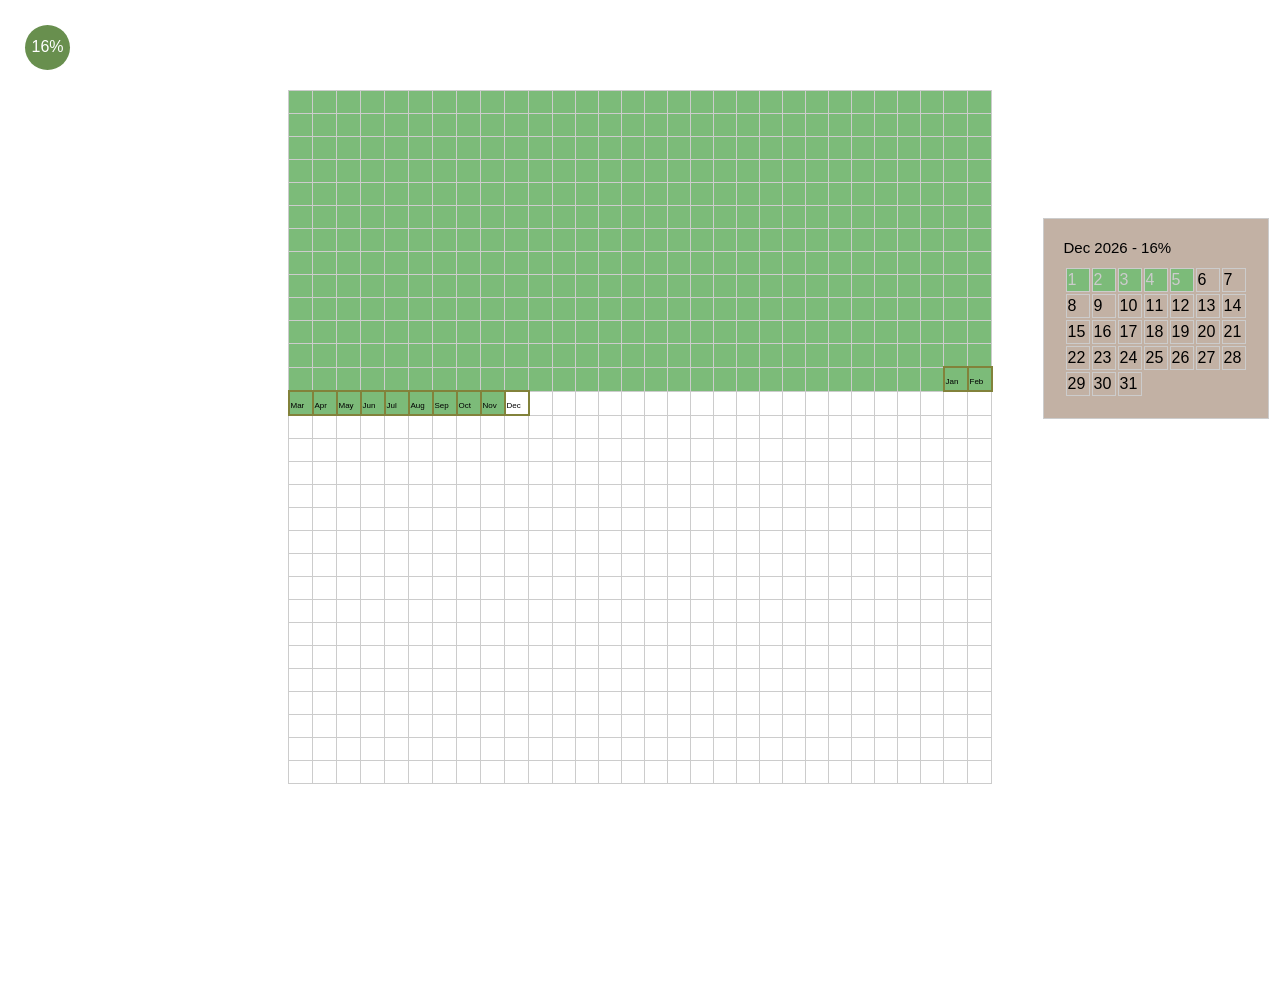
==== index.html @ 1fba3909 "add heatmap of life" ====
<!DOCTYPE html>
<html lang="en">
<head>
    <meta charset="UTF-8">
    <meta name="viewport" content="width=device-width, initial-scale=1.0">
    <link rel="stylesheet" href="styles.css">
    <style>
        /* ... (existing CSS) */

        #logo {
            position: absolute;
            top: 10px;
            left: 10px;
        }
    </style>
    <title>Date Heatmap</title>
</head>
<body>
    <!-- SVG Logo -->
    <div id="logo">
        <!-- SVG content will be inserted here -->
    </div>
    <table id="heatmap-container"></table>

    <!-- Popup Container -->
    <div id="popup-container" class="popup">
        <div id="popup-content" class="popup-content"></div>
        <span class="close-popup" onclick="closePopup()">&times;</span>
    </div>

    <script src="script.js"></script>
</body>
</html>
---- styles.css ----
body {
    font-family: 'Arial', sans-serif;
    margin: 0;
    overflow: hidden;
    padding: 0;
    background-image: url('https://unsplash.com/photos/_i-iUhgXUBQ/download?ixid=M3wxMjA3fDB8MXxzZWFyY2h8MjUxfHxncmFkaWVudHxlbnwwfHx8fDE3MDA4Nzg4NzB8MA&force=true');
    background-size: cover;
    background-position: center;
    background-repeat: no-repeat;
    height: 100vh;
}

#heatmap-container {
    margin: 10vh auto; /* Adjust the top margin as needed */
    border-collapse: collapse;
}

.table-title {
    font-size: 18px;
    font-weight: bold;
    margin-bottom: 10px;
    float: left; /* Add float: left */
}


.cell {
    width: 20px;
    height: 20px;
    border: 1px solid #ccc;
    cursor: pointer;
    transition: background-color 0.3s; /* Add smooth transition effect */

}

.cell:hover {
    background-color: lightcoral; /* Change to your desired hover color (light orange) */
}


.popup {
    display: none;
    position: fixed;
    top: 0;
    left: 0;
    width: 100%;
    height: 100%;
    background: rgba(0, 0, 0, 0.7);
}

.popup .cell:hover {
    background-color: initial; /* Override the hover effect for cells in the popup */
}

.popup .cell {
    pointer-events: none; /* Make the cells unclickable */
}

.popup-title {
    font-size: 18px;
    /* font-weight: bold; */
    margin-bottom: 10px;
}

.popup-content {
    background-color: #fff;
    padding: 20px;
    max-width: 400px;
    margin: 10% auto;
}

.popup-content table {
    width: 100%;
    border-collapse: collapse;
}

.close-popup {
    color: #aaa;
    float: left; /* Change float to left */
    font-size: 28px;
    font-weight: bold;
    cursor: pointer;
}

.passed-day {
    background-color: #7CBB79;
}

.current-year-cell {
    border: 2px solid #82823B
}

.current-year-cell span {
    font-size: 8px; /* Adjust the font size as needed */
    font-weight: normal; /* Set to normal for not bold */
}

.popup-current-month {
    /* display: none; */
    position: absolute;
    background-color: #C2B1A4;
    padding: 20px;
    max-width: 400px;
    margin: 10% auto;
    border: 1px solid #ccc;
    z-index: 2;
    opacity: 1;
}

.popup-current-month .popup-title {
    font-size: 15px;
    /* font-weight: bold; */
    margin-bottom: 10px;
}

.popup-current-month .cell:hover {
    background-color: initial; /* Override the hover effect for cells in the popup */
}

.popup-current-month .cell {
    pointer-events: none; /* Make the cells unclickable */
}

.marked-cell {
    color: #ccc; /* Light gray color */
}

/* Responsive styles for small screens */
@media only screen and (max-width: 600px) {
    .popup-current-month {
        max-width: 90%; /* Adjust the maximum width for small screens */
        margin: 5% auto;
        padding: 10px;
        left: 5%; /* Adjust the left positioning for small screens */
    }
}
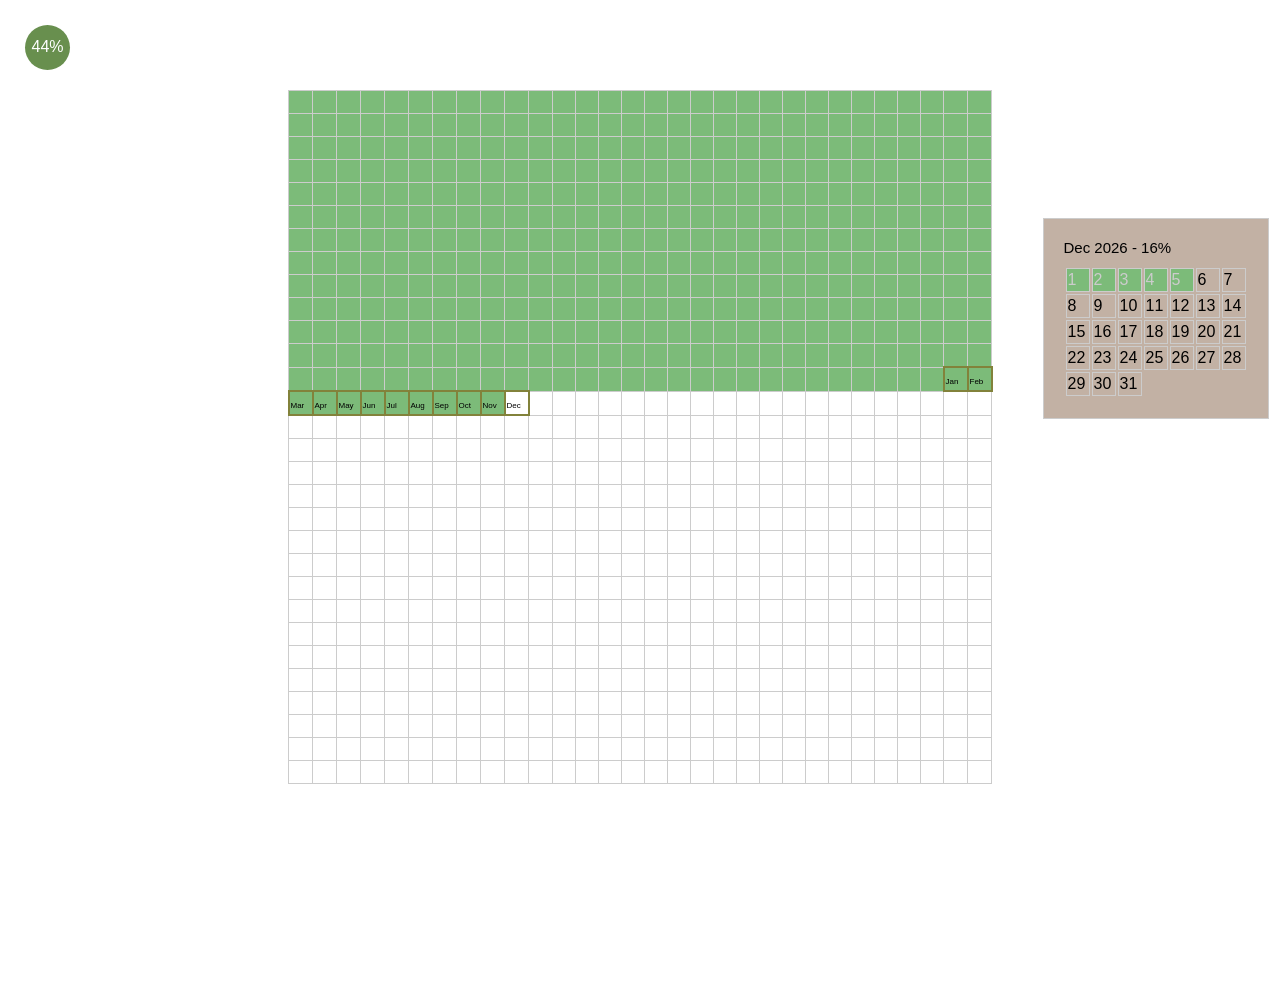
==== commit a0d28b22: "refactor" ====
--- a/index.html
+++ b/index.html
@@ -3,7 +3,7 @@
 <head>
     <meta charset="UTF-8">
     <meta name="viewport" content="width=device-width, initial-scale=1.0">
-    <link rel="stylesheet" href="styles.css">
+    <link rel="stylesheet" href="src/styles.css">
     <style>
         /* ... (existing CSS) */
 
@@ -13,7 +13,7 @@
             left: 10px;
         }
     </style>
-    <title>Date Heatmap</title>
+    <title>Heatmap of Life</title>
 </head>
 <body>
     <!-- SVG Logo -->
@@ -28,6 +28,6 @@
         <span class="close-popup" onclick="closePopup()">&times;</span>
     </div>
 
-    <script src="script.js"></script>
+    <script src="src/script.js"></script>
 </body>
 </html>
--- a/src/styles.css
+++ b/src/styles.css
@@ -0,0 +1,135 @@
+body {
+    font-family: 'Arial', sans-serif;
+    margin: 0;
+    overflow: hidden;
+    padding: 0;
+    background-image: url('https://unsplash.com/photos/_i-iUhgXUBQ/download?ixid=M3wxMjA3fDB8MXxzZWFyY2h8MjUxfHxncmFkaWVudHxlbnwwfHx8fDE3MDA4Nzg4NzB8MA&force=true');
+    background-size: cover;
+    background-position: center;
+    background-repeat: no-repeat;
+    height: 100vh;
+}
+
+#heatmap-container {
+    margin: 10vh auto; /* Adjust the top margin as needed */
+    border-collapse: collapse;
+}
+
+.table-title {
+    font-size: 18px;
+    font-weight: bold;
+    margin-bottom: 10px;
+    float: left; /* Add float: left */
+}
+
+
+.cell {
+    width: 20px;
+    height: 20px;
+    border: 1px solid #ccc;
+    cursor: pointer;
+    transition: background-color 0.3s; /* Add smooth transition effect */
+
+}
+
+.cell:hover {
+    background-color: lightcoral; /* Change to your desired hover color (light orange) */
+}
+
+
+.popup {
+    display: none;
+    position: fixed;
+    top: 0;
+    left: 0;
+    width: 100%;
+    height: 100%;
+    background: rgba(0, 0, 0, 0.7);
+}
+
+.popup .cell:hover {
+    background-color: initial; /* Override the hover effect for cells in the popup */
+}
+
+.popup .cell {
+    pointer-events: none; /* Make the cells unclickable */
+}
+
+.popup-title {
+    font-size: 18px;
+    /* font-weight: bold; */
+    margin-bottom: 10px;
+}
+
+.popup-content {
+    background-color: #fff;
+    padding: 20px;
+    max-width: 400px;
+    margin: 10% auto;
+}
+
+.popup-content table {
+    width: 100%;
+    border-collapse: collapse;
+}
+
+.close-popup {
+    color: #aaa;
+    float: left; /* Change float to left */
+    font-size: 28px;
+    font-weight: bold;
+    cursor: pointer;
+}
+
+.passed-day {
+    background-color: #7CBB79;
+}
+
+.current-year-cell {
+    border: 2px solid #82823B
+}
+
+.current-year-cell span {
+    font-size: 8px; /* Adjust the font size as needed */
+    font-weight: normal; /* Set to normal for not bold */
+}
+
+.popup-current-month {
+    /* display: none; */
+    position: absolute;
+    background-color: #C2B1A4;
+    padding: 20px;
+    max-width: 400px;
+    margin: 10% auto;
+    border: 1px solid #ccc;
+    z-index: 2;
+    opacity: 1;
+}
+
+.popup-current-month .popup-title {
+    font-size: 15px;
+    /* font-weight: bold; */
+    margin-bottom: 10px;
+}
+
+.popup-current-month .cell:hover {
+    background-color: initial; /* Override the hover effect for cells in the popup */
+}
+
+.popup-current-month .cell {
+    pointer-events: none; /* Make the cells unclickable */
+}
+
+.marked-cell {
+    color: #ccc; /* Light gray color */
+}
+
+/* Responsive styles for small screens */
+@media only screen and (max-width: 600px) {
+    .popup-current-month {
+        max-width: 90%; /* Adjust the maximum width for small screens */
+        margin: 5% auto;
+        padding: 10px;
+        left: 5%; /* Adjust the left positioning for small screens */
+    }
+}
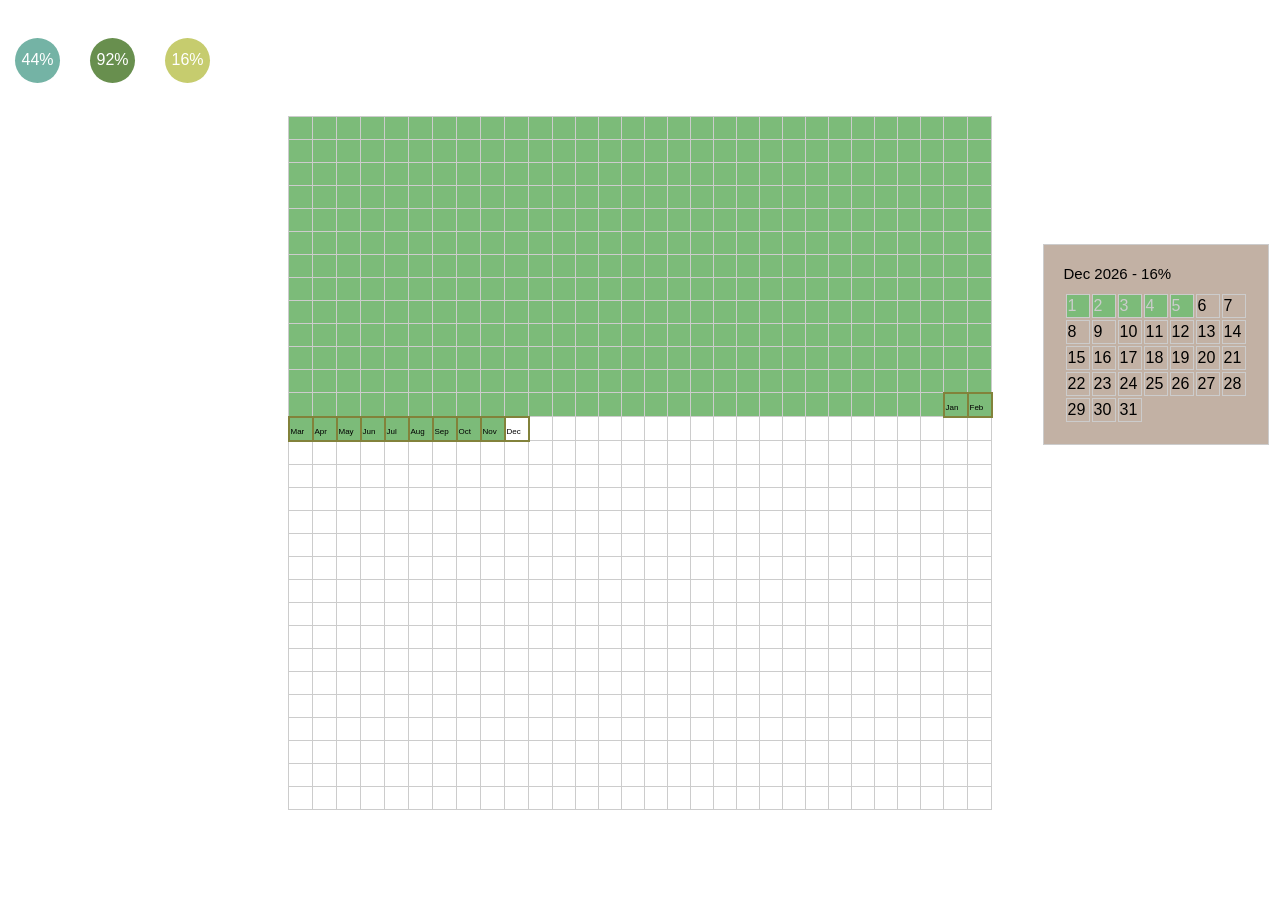
==== commit b985f726: "calculate and display the percentage of year and month" ====
--- a/index.html
+++ b/index.html
@@ -3,12 +3,13 @@
 <head>
     <meta charset="UTF-8">
     <meta name="viewport" content="width=device-width, initial-scale=1.0">
+    <link rel="icon" href="src/favicon.ico" type="image/x-icon">
     <link rel="stylesheet" href="src/styles.css">
     <style>
         /* ... (existing CSS) */
 
         #logo {
-            position: absolute;
+            /* position: absolute; */
             top: 10px;
             left: 10px;
         }
--- a/src/styles.css
+++ b/src/styles.css
@@ -11,7 +11,7 @@
 }
 
 #heatmap-container {
-    margin: 10vh auto; /* Adjust the top margin as needed */
+    margin: 2vh auto; /* Adjust the top margin as needed */
     border-collapse: collapse;
 }
 
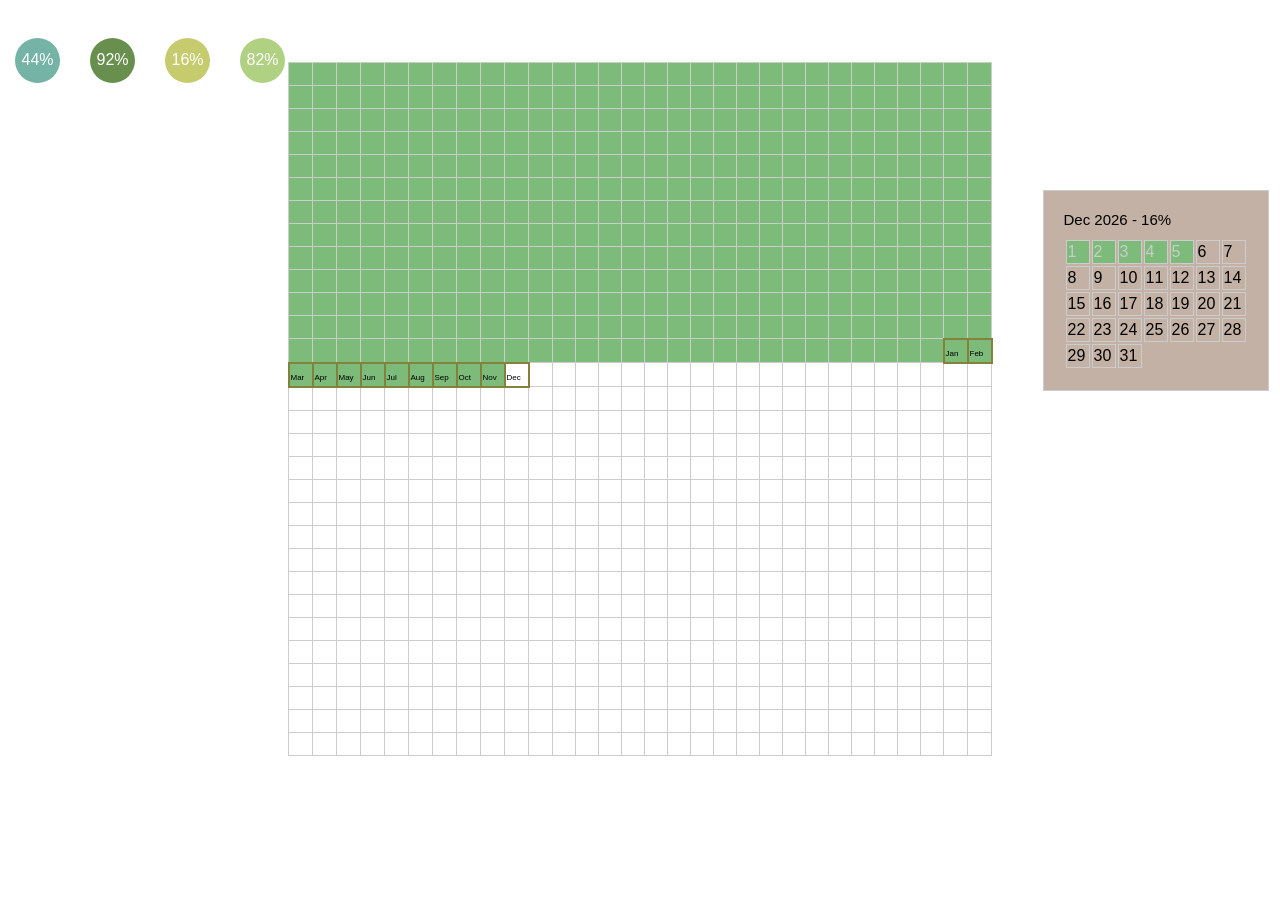
==== commit 1885f2d8: "added lunar calendar" ====
--- a/index.html
+++ b/index.html
@@ -28,7 +28,7 @@
         <div id="popup-content" class="popup-content"></div>
         <span class="close-popup" onclick="closePopup()">&times;</span>
     </div>
-
+    <script src="src/lunarFun.min.js"></script>
     <script src="src/script.js"></script>
 </body>
 </html>
--- a/src/styles.css
+++ b/src/styles.css
@@ -11,7 +11,7 @@
 }
 
 #heatmap-container {
-    margin: 2vh auto; /* Adjust the top margin as needed */
+    margin: -4vh auto; /* Adjust the top margin as needed */
     border-collapse: collapse;
 }
 
@@ -36,6 +36,41 @@
     background-color: lightcoral; /* Change to your desired hover color (light orange) */
 }
 
+/* .cell:hover .flip-container {
+    transform: rotateY(180deg);
+} */
+
+.flip-container {
+    width: 100%;
+    height: 100%;
+    transform-style: preserve-3d;
+    transition: transform 0.5s;
+}
+
+.flipper {
+    width: 100%;
+    height: 100%;
+    transform-style: preserve-3d;
+    transition: transform 0.5s;
+}
+
+.front,
+.back {
+    width: 100%;
+    height: 100%;
+    position: absolute;
+    backface-visibility: hidden;
+}
+
+.back {
+    transform: rotateY(180deg);
+}
+
+.back img {
+    width: 100%; /* Make the image fill the back face */
+    height: 100%; /* Make the image fill the back face */
+    object-fit: cover; /* Maintain aspect ratio and cover the back face */
+}
 
 .popup {
     display: none;
